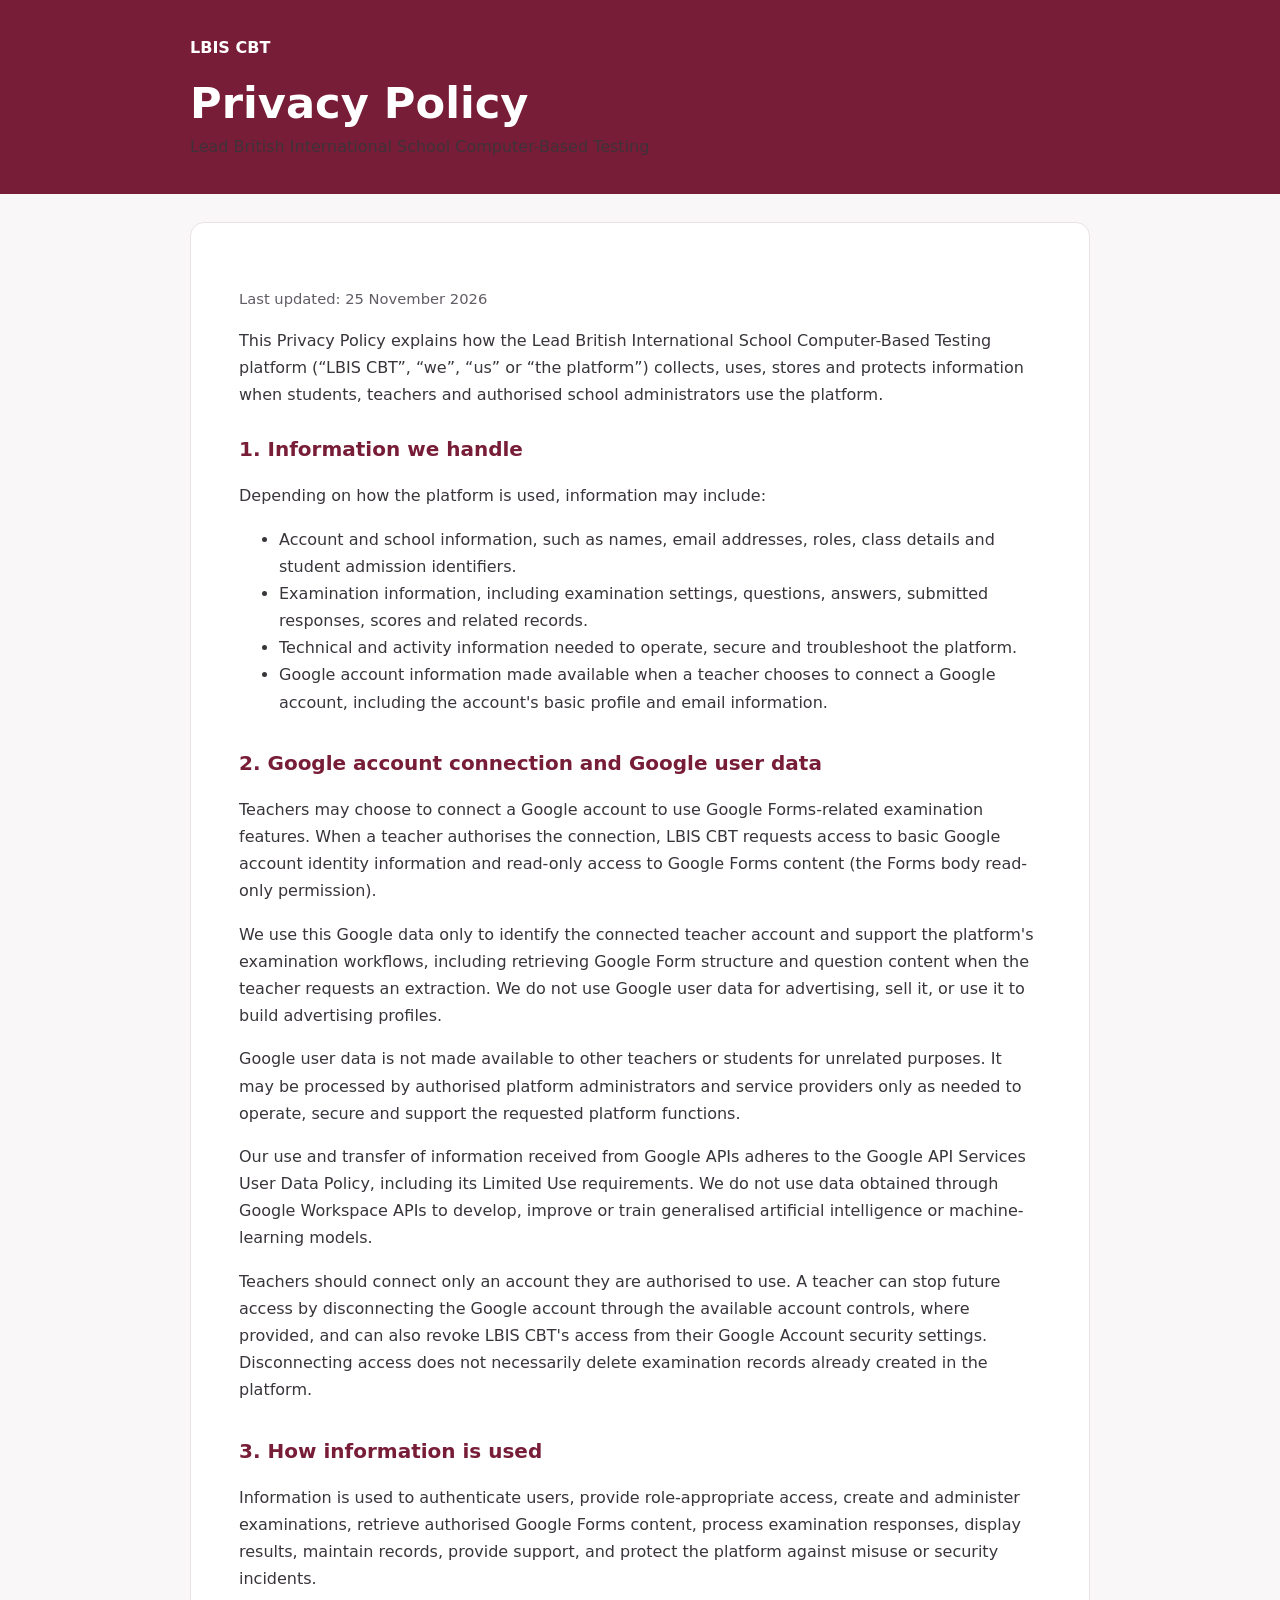
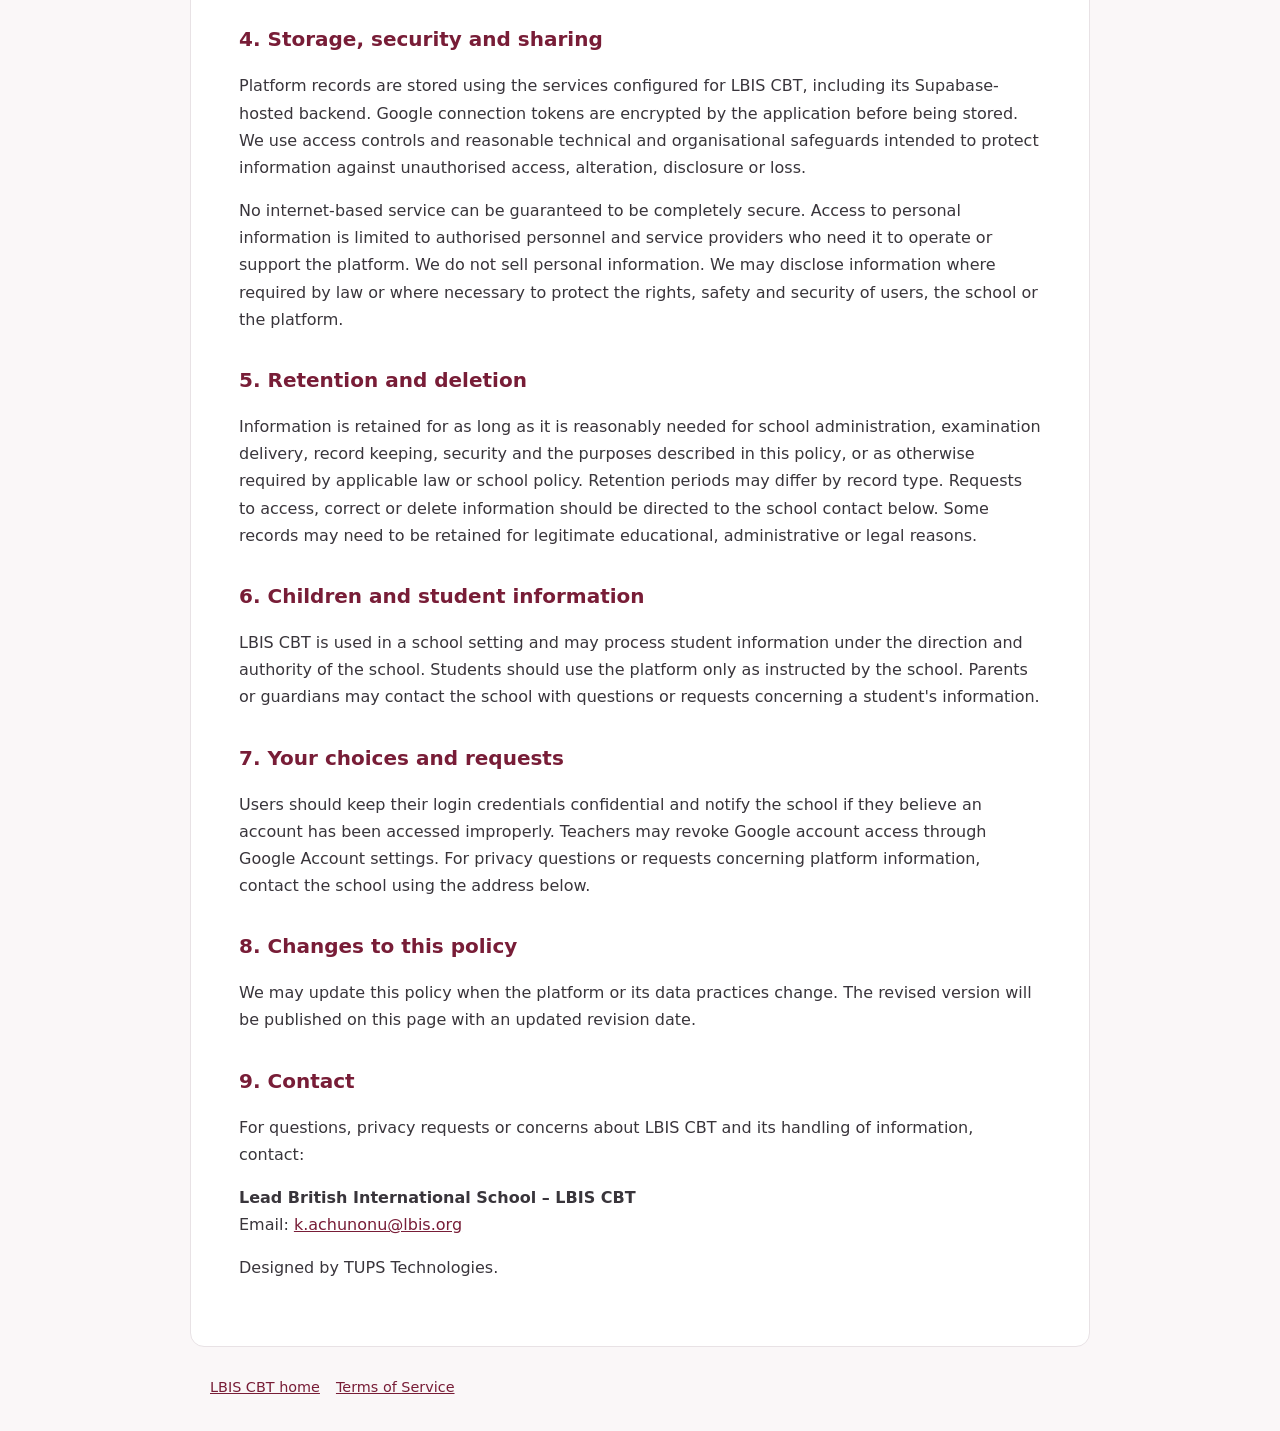
==== privacy-policy/index.html @ 5e44bd50 "Add LBIS CBT privacy policy" ====
<!doctype html>
<html lang="en">
<head>
  <meta charset="utf-8">
  <meta name="viewport" content="width=device-width, initial-scale=1">
  <meta name="theme-color" content="#781d37">
  <meta name="description" content="Privacy Policy for the Lead British International School Computer-Based Testing platform.">
  <title>Privacy Policy | LBIS CBT</title>
  <style>
    :root{color-scheme:light;--ink:#25232a;--muted:#625d65;--brand:#781d37;--line:#e8e2e5;--paper:#fff;--wash:#faf7f8}
    *{box-sizing:border-box}body{margin:0;background:var(--wash);color:var(--ink);font:16px/1.7 system-ui,-apple-system,Segoe UI,Roboto,Arial,sans-serif}
    header{background:var(--brand);color:#fff;padding:34px 20px}header>div,main,footer{max-width:900px;margin:auto}
    header a{color:#fff;text-decoration:none;font-weight:700}header h1{margin:18px 0 4px;font-size:clamp(2rem,5vw,2.7rem);line-height:1.15}header p{margin:0;opacity:.9}
    main{background:var(--paper);margin:28px auto;padding:clamp(22px,5vw,48px);border:1px solid var(--line);border-radius:14px}
    h2{margin:30px 0 8px;color:var(--brand);font-size:1.25rem}h2:first-of-type{margin-top:24px}
    p,li{color:#39353b}a{color:var(--brand)}.updated{color:var(--muted);font-size:.92rem}
    footer{padding:0 20px 32px;color:var(--muted);font-size:.9rem}footer a{margin-right:16px}
  </style>
</head>
<body>
  <header><div><a href="/">LBIS CBT</a><h1>Privacy Policy</h1><p>Lead British International School Computer-Based Testing</p></div></header>
  <main>
    <p class="updated">Last updated: 25 November 2026</p>
    <p>This Privacy Policy explains how the Lead British International School Computer-Based Testing platform (“LBIS CBT”, “we”, “us” or “the platform”) collects, uses, stores and protects information when students, teachers and authorised school administrators use the platform.</p>

    <h2>1. Information we handle</h2>
    <p>Depending on how the platform is used, information may include:</p>
    <ul>
      <li>Account and school information, such as names, email addresses, roles, class details and student admission identifiers.</li>
      <li>Examination information, including examination settings, questions, answers, submitted responses, scores and related records.</li>
      <li>Technical and activity information needed to operate, secure and troubleshoot the platform.</li>
      <li>Google account information made available when a teacher chooses to connect a Google account, including the account's basic profile and email information.</li>
    </ul>

    <h2>2. Google account connection and Google user data</h2>
    <p>Teachers may choose to connect a Google account to use Google Forms-related examination features. When a teacher authorises the connection, LBIS CBT requests access to basic Google account identity information and read-only access to Google Forms content (the Forms body read-only permission).</p>
    <p>We use this Google data only to identify the connected teacher account and support the platform's examination workflows, including retrieving Google Form structure and question content when the teacher requests an extraction. We do not use Google user data for advertising, sell it, or use it to build advertising profiles.</p>
    <p>Google user data is not made available to other teachers or students for unrelated purposes. It may be processed by authorised platform administrators and service providers only as needed to operate, secure and support the requested platform functions.</p>
    <p>Our use and transfer of information received from Google APIs adheres to the Google API Services User Data Policy, including its Limited Use requirements. We do not use data obtained through Google Workspace APIs to develop, improve or train generalised artificial intelligence or machine-learning models.</p>
    <p>Teachers should connect only an account they are authorised to use. A teacher can stop future access by disconnecting the Google account through the available account controls, where provided, and can also revoke LBIS CBT's access from their Google Account security settings. Disconnecting access does not necessarily delete examination records already created in the platform.</p>

    <h2>3. How information is used</h2>
    <p>Information is used to authenticate users, provide role-appropriate access, create and administer examinations, retrieve authorised Google Forms content, process examination responses, display results, maintain records, provide support, and protect the platform against misuse or security incidents.</p>

    <h2>4. Storage, security and sharing</h2>
    <p>Platform records are stored using the services configured for LBIS CBT, including its Supabase-hosted backend. Google connection tokens are encrypted by the application before being stored. We use access controls and reasonable technical and organisational safeguards intended to protect information against unauthorised access, alteration, disclosure or loss.</p>
    <p>No internet-based service can be guaranteed to be completely secure. Access to personal information is limited to authorised personnel and service providers who need it to operate or support the platform. We do not sell personal information. We may disclose information where required by law or where necessary to protect the rights, safety and security of users, the school or the platform.</p>

    <h2>5. Retention and deletion</h2>
    <p>Information is retained for as long as it is reasonably needed for school administration, examination delivery, record keeping, security and the purposes described in this policy, or as otherwise required by applicable law or school policy. Retention periods may differ by record type. Requests to access, correct or delete information should be directed to the school contact below. Some records may need to be retained for legitimate educational, administrative or legal reasons.</p>

    <h2>6. Children and student information</h2>
    <p>LBIS CBT is used in a school setting and may process student information under the direction and authority of the school. Students should use the platform only as instructed by the school. Parents or guardians may contact the school with questions or requests concerning a student's information.</p>

    <h2>7. Your choices and requests</h2>
    <p>Users should keep their login credentials confidential and notify the school if they believe an account has been accessed improperly. Teachers may revoke Google account access through Google Account settings. For privacy questions or requests concerning platform information, contact the school using the address below.</p>

    <h2>8. Changes to this policy</h2>
    <p>We may update this policy when the platform or its data practices change. The revised version will be published on this page with an updated revision date.</p>

    <h2>9. Contact</h2>
    <p>For questions, privacy requests or concerns about LBIS CBT and its handling of information, contact:</p>
    <p><strong>Lead British International School – LBIS CBT</strong><br>Email: <a href="mailto:k.achunonu@lbis.org">k.achunonu@lbis.org</a></p>
    <p>Designed by TUPS Technologies.</p>
  </main>
  <footer><a href="/">LBIS CBT home</a><a href="/terms-of-service/">Terms of Service</a></footer>
</body>
</html>
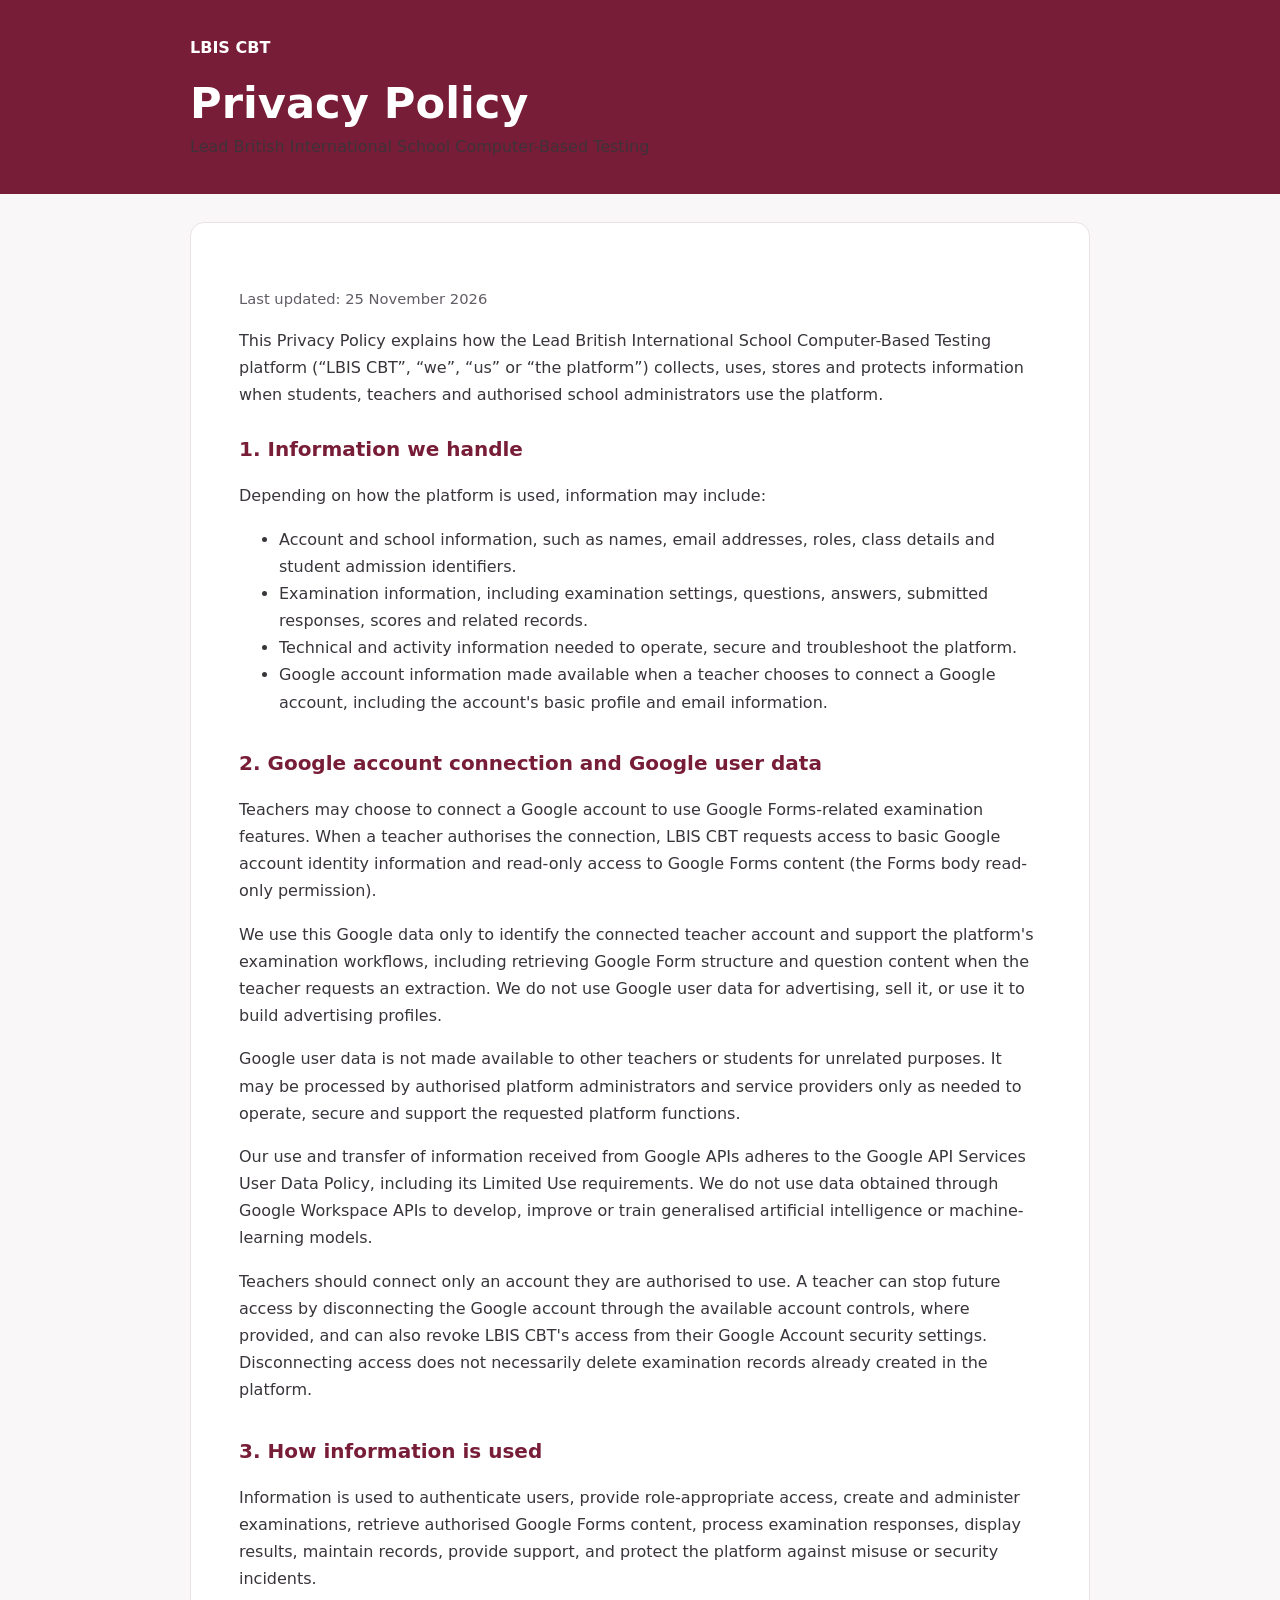
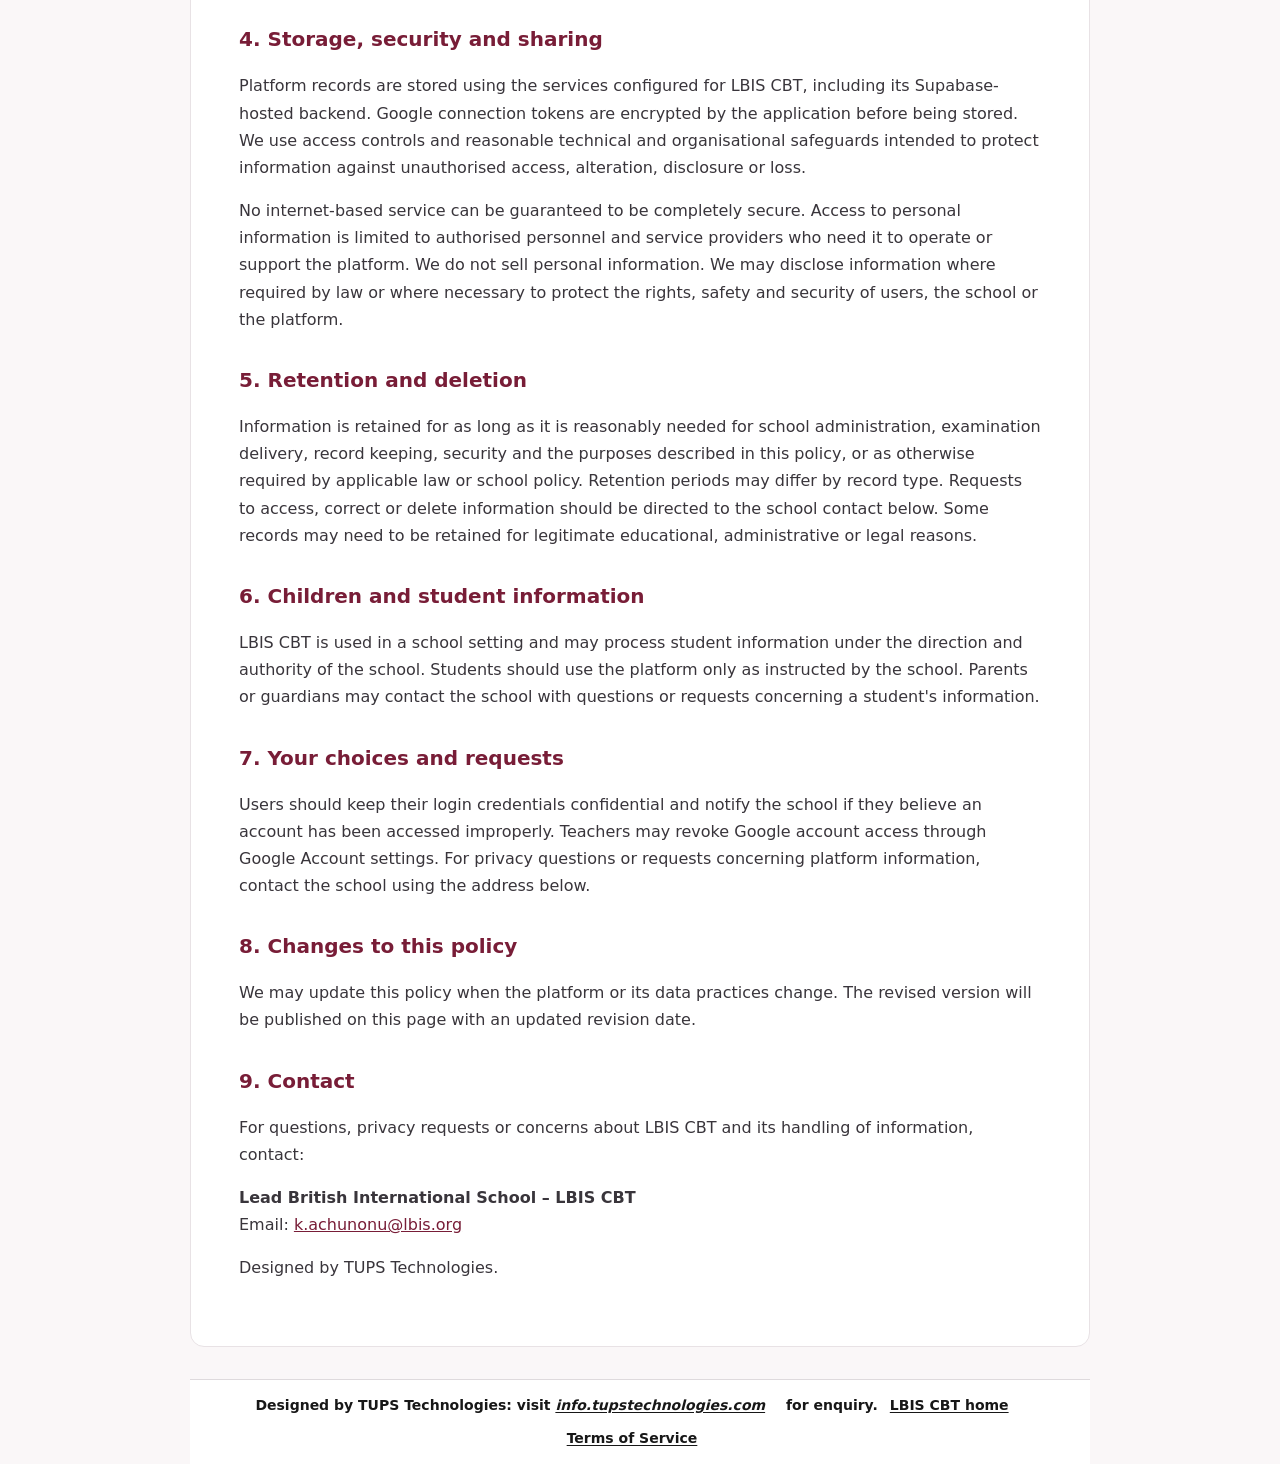
==== commit 51933fd9: "Standardize footer and teacher logout styling" ====
--- a/privacy-policy/index.html
+++ b/privacy-policy/index.html
@@ -16,7 +16,7 @@
     p,li{color:#39353b}a{color:var(--brand)}.updated{color:var(--muted);font-size:.92rem}
     footer{padding:0 20px 32px;color:var(--muted);font-size:.9rem}footer a{margin-right:16px}
   </style>
-</head>
+<style>.tups-footer{display:flex;align-items:center;justify-content:center;flex-wrap:wrap;gap:12px;margin-top:32px;padding:15px 20px;border-top:1px solid #dedadd;background:#fff;color:#171717;text-align:center;font-size:14px;line-height:1.5}.tups-footer strong,.tups-footer a{color:#171717;font-size:14px;font-weight:800}.tups-footer a{text-decoration:underline;text-underline-offset:2px}.tups-footer em{font-style:italic}</style></head>
 <body>
   <header><div><a href="/">LBIS CBT</a><h1>Privacy Policy</h1><p>Lead British International School Computer-Based Testing</p></div></header>
   <main>
@@ -63,6 +63,6 @@
     <p><strong>Lead British International School – LBIS CBT</strong><br>Email: <a href="mailto:k.achunonu@lbis.org">k.achunonu@lbis.org</a></p>
     <p>Designed by TUPS Technologies.</p>
   </main>
-  <footer><a href="/">LBIS CBT home</a><a href="/terms-of-service/">Terms of Service</a></footer>
+  <footer class="tups-footer"><strong>Designed by TUPS Technologies: visit <a href="https://info.tupstechnologies.com/" target="_blank" rel="noopener noreferrer"><em>info.tupstechnologies.com</em></a> for enquiry.</strong><a href="/">LBIS CBT home</a><a href="/terms-of-service/">Terms of Service</a></footer>
 </body>
 </html>
